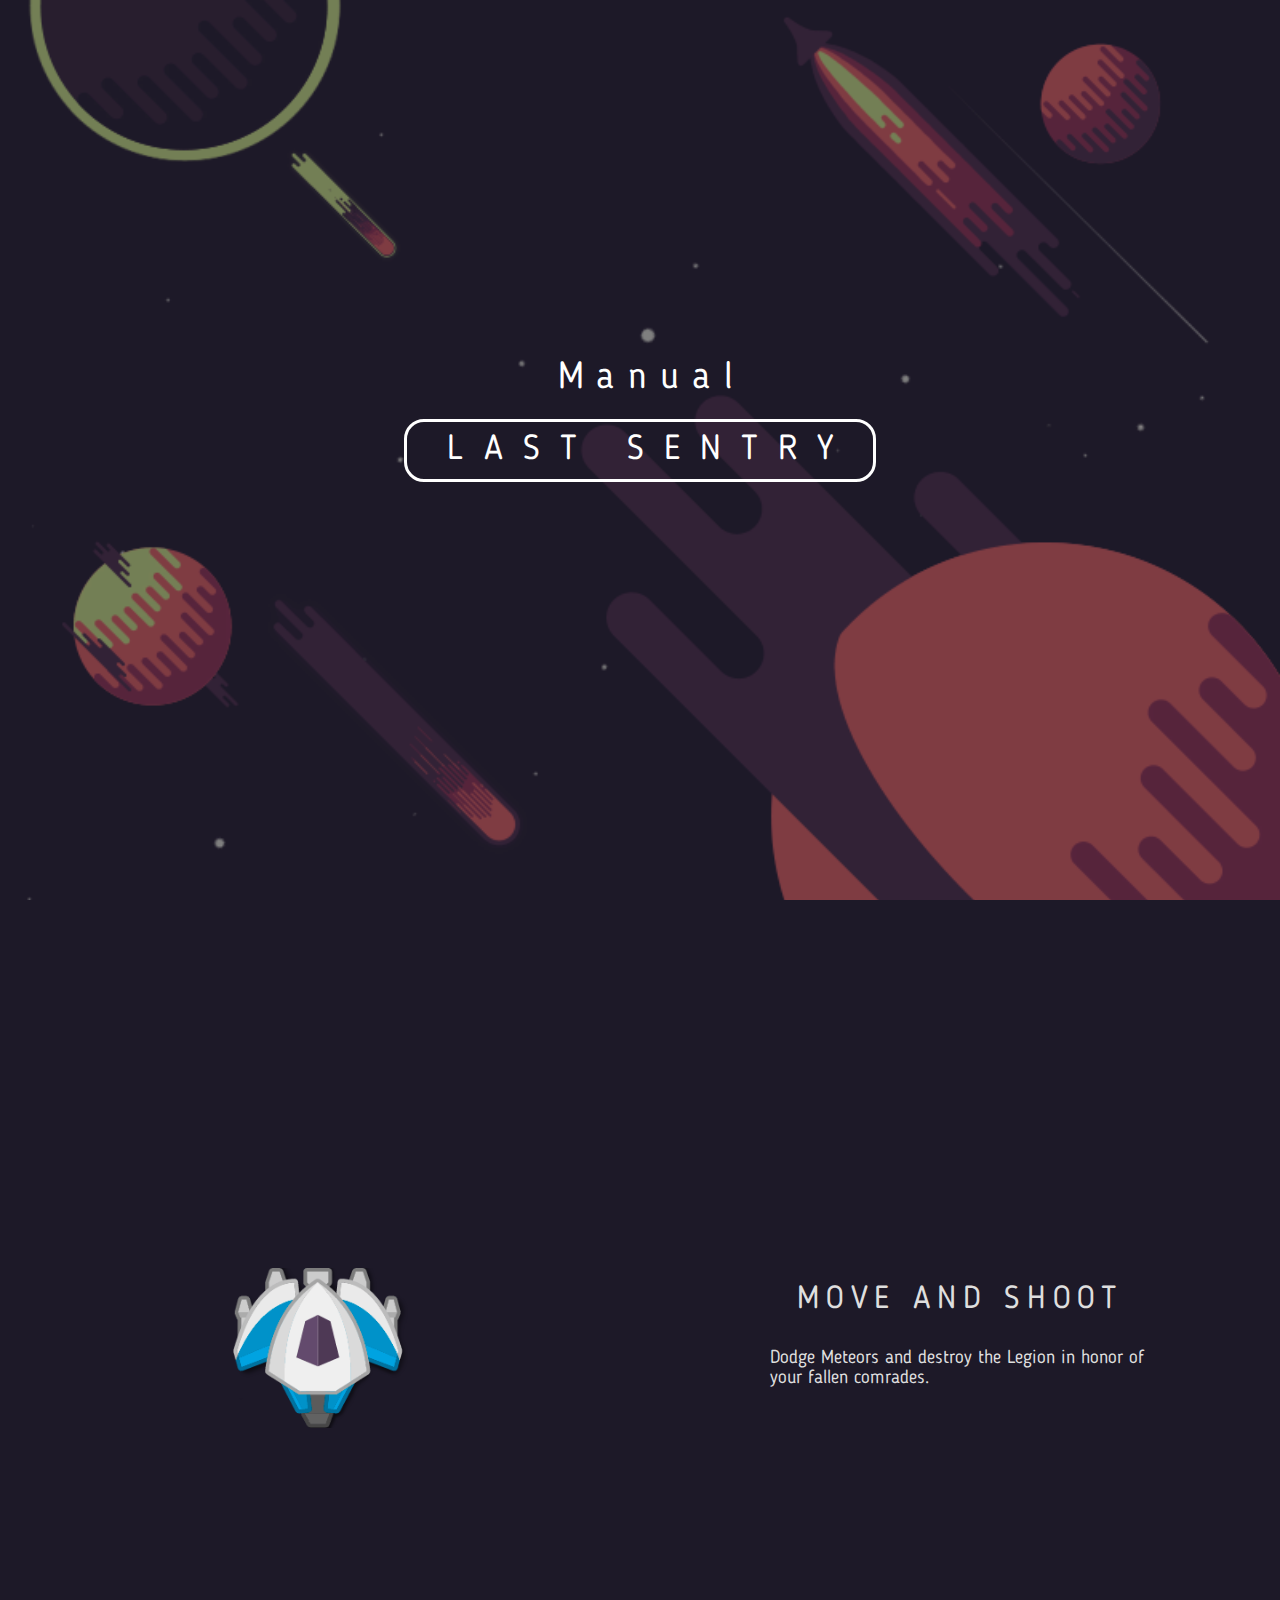
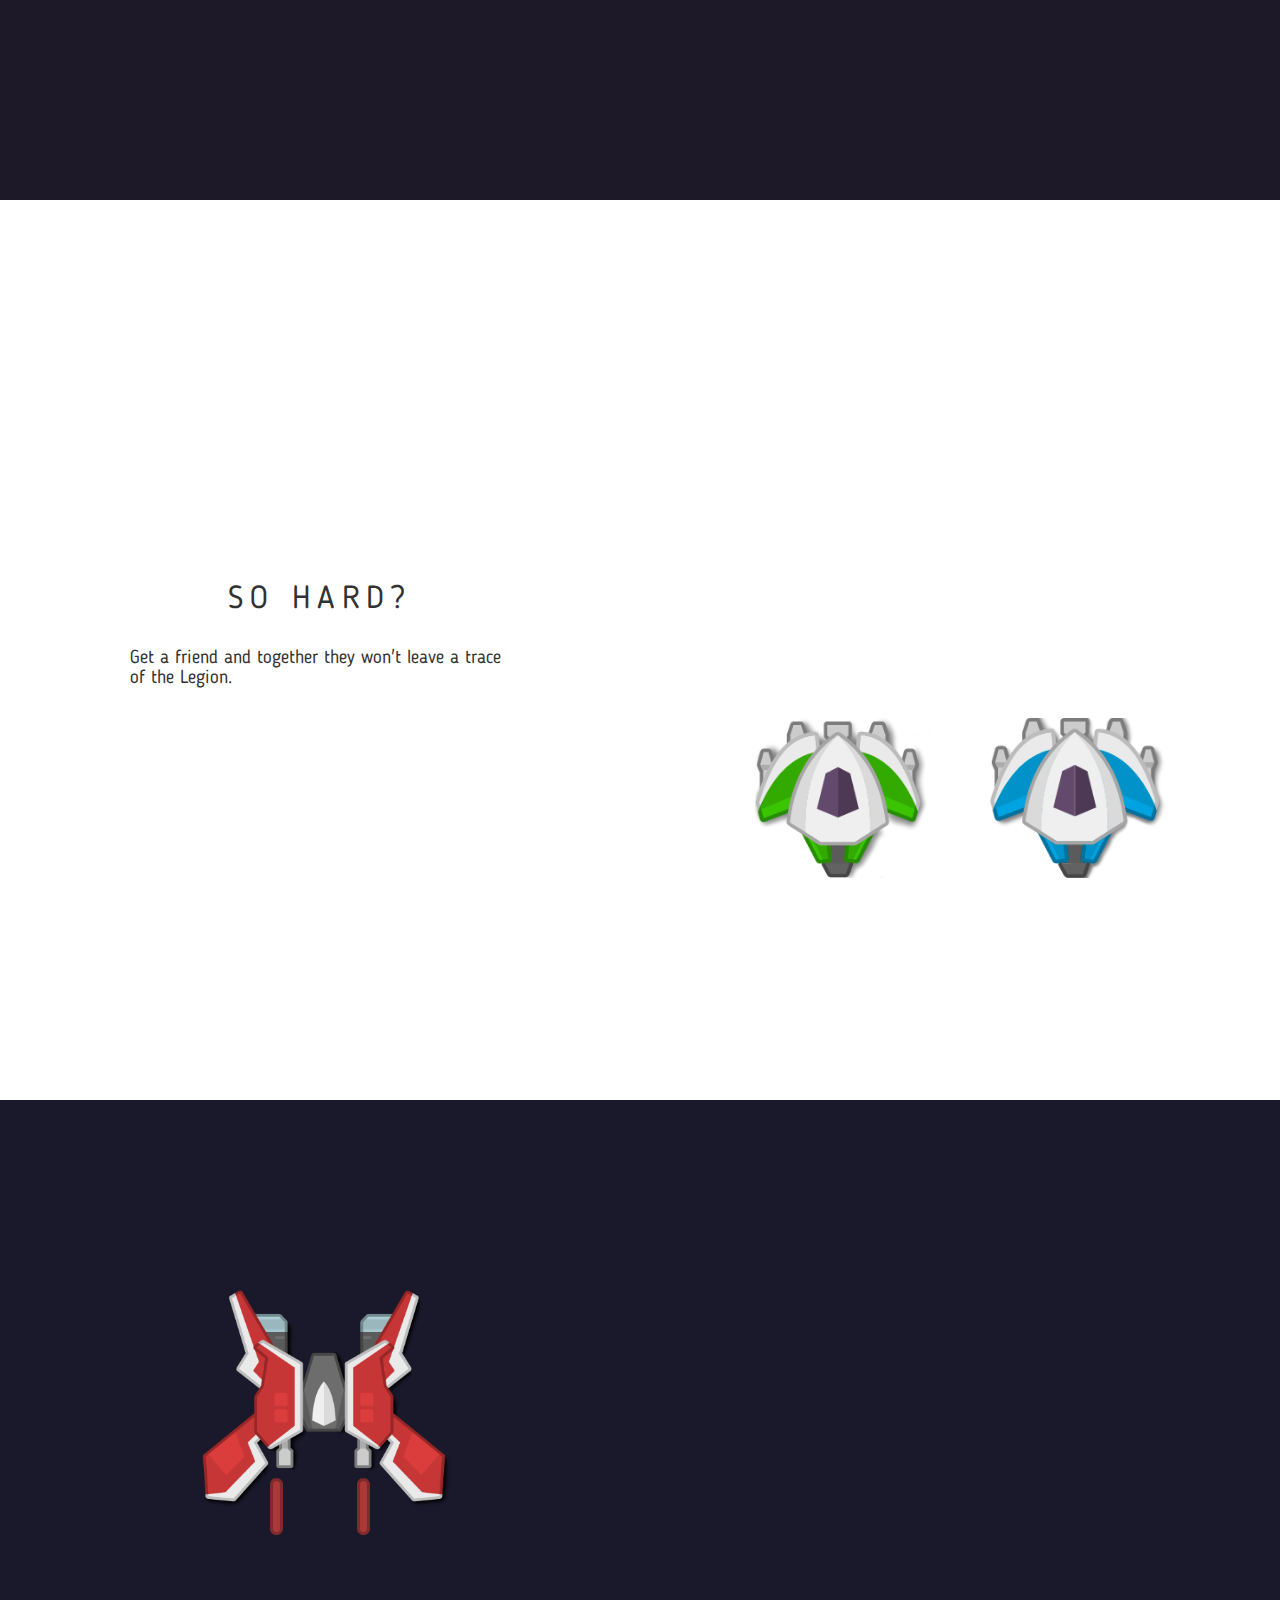
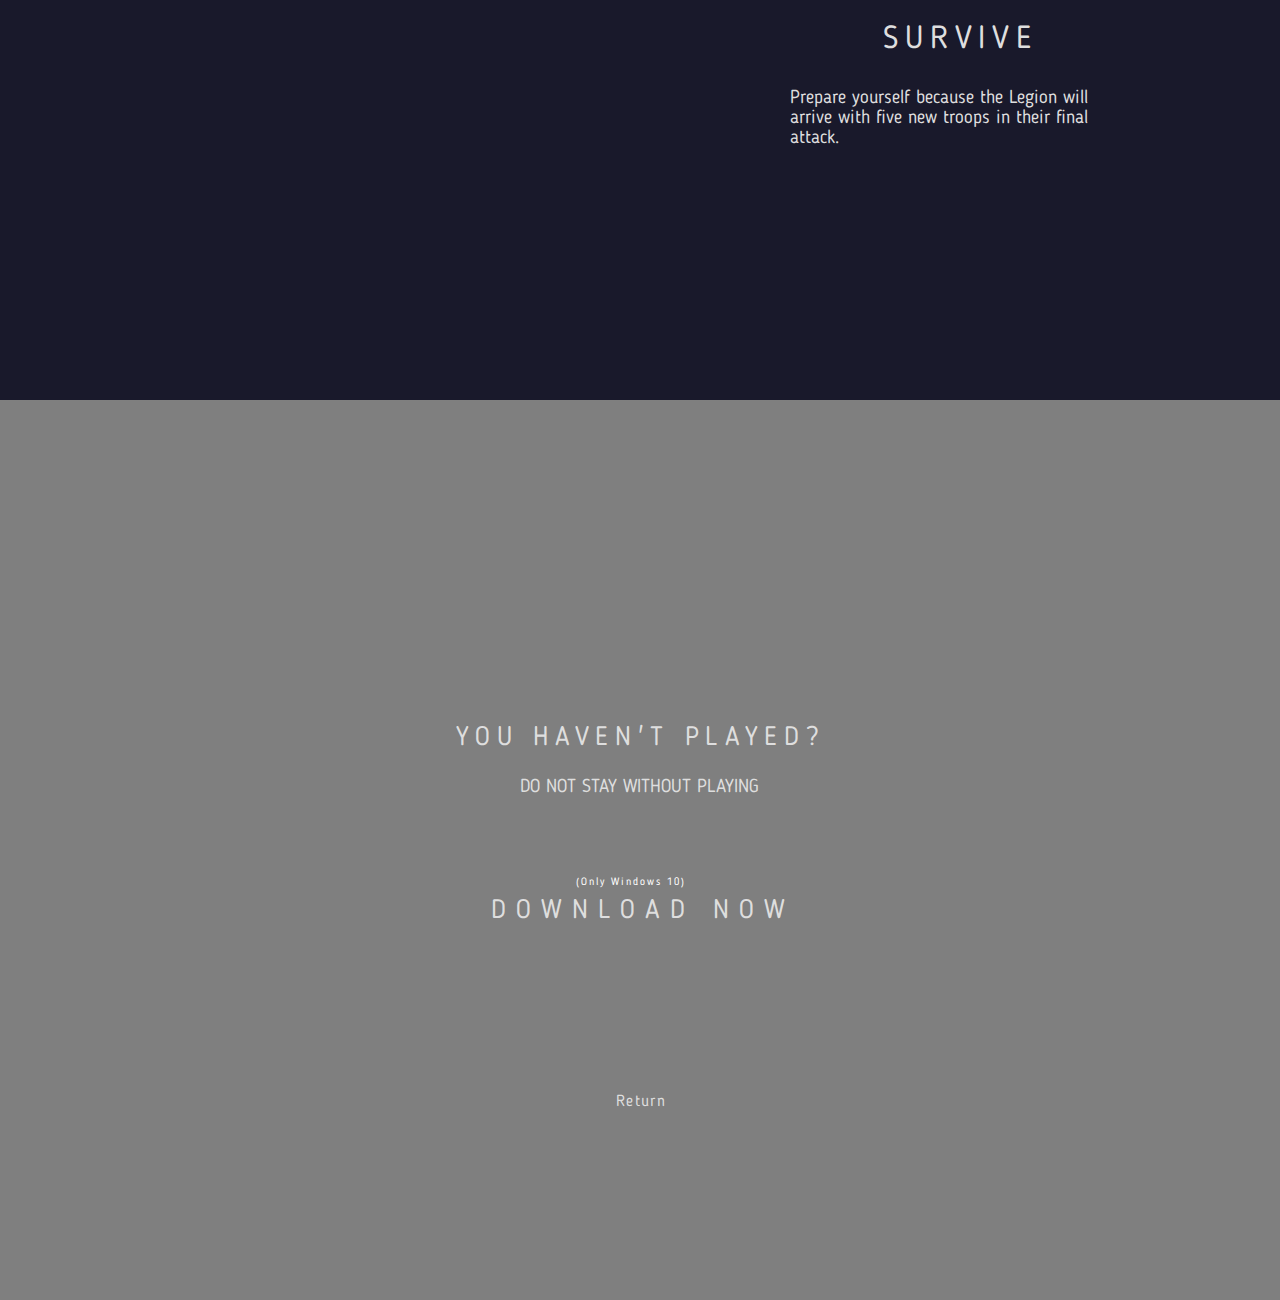
==== manual.html @ c0ec0064 "S1.8" ====
<!DOCTYPE html>
<html lang="en">
    <head>
        <!-- Metadatos -->
        <meta charset="UTF-8">
        <meta name="viewport" content="width=device-width, initial-scale=1.0">
        <meta http-equiv="X-UA-Compatible" content="ie=edge">
        <!-- Estilos -->
        <link rel="stylesheet" href="css/main.css">
        <link rel="stylesheet" href="css/manu.css">
        <!-- Título del sitio -->
        <title>Last Sentry - Official WebSite</title>
    </head>
    <body>
        <!-- Cuerpo del documento -->
        <main>
            <!-- Primer Sección -->
            <div id="divSec1">
                <div class="postSec">
                    <div>
                        <h1>LAST SENTRY</h1>
                    </div>
                </div>
            </div>
            <!-- Segunda Sección -->
            <div id="divSec2">
                <div class="static">
                    <div class="froCont">
                        <div id="imgSec2">
                            <img src="img/item6.png" alt="">
                        </div>
                    </div>
                    <div class="bacCont">
                        <div>
                            <h2>MOVE AND SHOOT</h2>
                            <p>Dodge Meteors and destroy the Legion in honor of your fallen comrades.</p>
                        </div>
                    </div>
                </div>
            </div>
            <!-- Segunda Sección -->
            <div id="divSec3">
                <div class="static">
                    <div class="froCont">
                        <div>
                            <h2>SO HARD?</h2>
                            <p>Get a friend and together they won't leave a trace of the Legion.</p>
                        </div>
                    </div>
                    <div class="bacCont">
                        <div id="imgSec3_1" class="float">
                            <img src="img/item7.png" alt="">
                        </div>
                        <div id="imgSec3_2" class="float">
                            <img src="img/item6.png" alt="">
                        </div>
                    </div>
                </div>
            </div>
            <!-- Segunda Sección -->
            <div id="divSec4">
                <div class="static">
                    <div class="froCont">
                        <div id="dinamicCont1" class="float">
                            <img src="img/item8.png" alt="">
                        </div>
                    </div>
                    <div class="bacCont">
                        <div id="dinamicCont2">
                            <h2>SURVIVE</h2>
                            <p>Prepare yourself because the Legion will arrive with five new troops in their final attack.</p>
                        </div>
                    </div>
                </div>
            </div>
            <!-- Quinta Sección -->
            <div id="divSec5" class="parallax">
                <div class="postSec">
                    <div>
                        <h2>YOU HAVEN'T PLAYED?</h2>
                        <p>DO NOT STAY WITHOUT PLAYING</p>
                        <div class="link">
                            <a href="#">DOWNLOAD NOW</a>
                        </div>
                        <div class="return">
                            <a href="index.html">Return</a>
                        </div>
                    </div>
                </div>
            </div>
        </main>
        <!-- Scripts -->
        <script src="https://code.jquery.com/jquery-2.2.4.min.js" integrity="sha256-BbhdlvQf/xTY9gja0Dq3HiwQF8LaCRTXxZKRutelT44=" crossorigin="anonymous"></script>
        <script src="js/main.js"></script>
        <script src="js/manu.js"></script>
    </body>
</html>
---- css/main.css ----
/* Fuentes */
@font-face {
   font-family: SpaceE;
   font-style: normal;
   font-weight: normal;
   src: url('BloggerSans.eot');
}

@font-face {
   font-family: SpaceN;
   font-style: normal;
   font-weight: normal;
   src: url('BloggerSans.otf');
}

/* Todo el documento */
*
{
    padding: 0px;
    margin: 0px;
}

html {
     height: 100%;
}

body {
     display: flex;
     justify-content: center;
     align-items: center;
}

main {
     max-width: 2160px;
     min-width: 800px;
     height: auto; width: 100%;
}

h2 {
    font-family: "SpaceE", "SpaceN", 'Lucida Sans', 'Lucida Sans Regular', 'Lucida Grande', 'Lucida Sans Unicode', Geneva, Verdana, sans-serif;
    font-size: 20pt;
    font-weight: normal;
    text-align: center;
    letter-spacing: 5pt;
    margin-right: 20px;
    margin-left: 20px;
}

p {
    font-family: "SpaceE", "SpaceN", 'Lucida Sans', 'Lucida Sans Regular', 'Lucida Grande', 'Lucida Sans Unicode', Geneva, Verdana, sans-serif;
    font-weight: normal;
}

a {
     font-family: "SpaceE", "SpaceN", 'Lucida Sans', 'Lucida Sans Regular', 'Lucida Grande', 'Lucida Sans Unicode', Geneva, Verdana, sans-serif;
     font-weight: normal;
     text-decoration: none;
     -webkit-transition: All 0.25s ease;
     -moz-transition: All 0.25s ease;
     -o-transition: All 0.25s ease;
     -webkit-transform: scale(1);
     -moz-transform: scale(1);
     -o-transform: scale(1);
}
---- css/manu.css ----
/* PreStyles */
@keyframes slidein {
    0%   {bottom:  25%; opacity: 0;}
    100% {bottom: 0; opacity: 1;}
}
@keyframes slidein2 {
    0%   {left: -100px;}
    50%  {left: 100px;}
    100% {left: -100px;}
}
@keyframes slidein3 {
    0%   {left: -200px; opacity: 0;}
    20%  { opacity: 1;}
    50%  { opacity: 1;}
    80%  { opacity: 1;}
    100% {left: 900px; opacity: 0;}
}
@keyframes slidein4 {
    0%   {left: 500px; opacity: 0;}
    20%  { opacity: 1;}
    80%  { opacity: 1;}
    100% { left: -1800px; opacity: 0; }
}
@keyframes shoot {
    0%   {top: 0; opacity: 0;}
    80%  {top: -200px; opacity: 1;}
    100% {top: -200px; opacity: 0;}
}
@keyframes shoot2 {
    0%   {top: 200px; opacity: 0;}
    80%  {top: 400px; opacity: 1;}
    100% {top: 400px; opacity: 0;}
}
h1 {
    font-family: "SpaceE", "SpaceN", 'Lucida Sans', 'Lucida Sans Regular', 'Lucida Grande', 'Lucida Sans Unicode', Geneva, Verdana, sans-serif;
    font-size: 26pt;
    font-weight: normal;
    border: 3px solid white;
    border-radius: 20px;
    letter-spacing: 15pt;
    display: inline-block;
    padding-left: 40px;
    padding-right: 20px;
    padding-top: 10px;
    padding-bottom: 10px;
    color: white;
}
h1:hover {
    cursor: default;
}
h1::after {
    content: "Manual";
    font-family: "SpaceE", "SpaceN", 'Lucida Sans', 'Lucida Sans Regular', 'Lucida Grande', 'Lucida Sans Unicode', Geneva, Verdana, sans-serif;
    font-size: 28pt;
    font-weight: normal;
    letter-spacing: 10pt;
    color: white;
    position: absolute;
    top: -45pt;
    left: 154px;
}
/* Estilos para parallax */
#divSec1, #divSec5 {
    max-width: 100%;
    min-width: 700px;
    width: 100%;
    height: 100vh;
    min-height: 600px;
    max-height: 1000px;
    background-attachment: fixed;
    background-position: top;
    background-repeat: no-repeat;
    background-size: cover;
    background-size: 100%;
}
#divSec1 {
    background-image: url('../img/bg2.gif');
}
#divSec5 {
    background-image: url('../img/bg1.gif');
}
#divSec1 .postSec div {
    position: relative;
    animation-name: slidein;
    animation-duration: 1s;
}
.postSec {
    width: 100%;
    height: 100%;
    background-color: rgba(0, 0, 0, 0.5);
}
#divSec1 .postSec, #divSec5 .postSec{
    display: flex;
    justify-content: center;
    align-items: center;
}
.link {
    box-sizing: border-box;
    list-style-type: none;
    overflow: hidden;
    margin: auto;
    width: 100%;
    text-align: center;
}
.link a {
    display: inline-block;
    font-family: "SpaceE", "SpaceN", 'Lucida Sans', 'Lucida Sans Regular', 'Lucida Grande', 'Lucida Sans Unicode', Geneva, Verdana, sans-serif;
    font-weight: normal;
    text-decoration: none;
    color: rgb(222,222,222);
    padding-bottom: 2.5px;
    padding-left: 5px;
    padding-right: 3px;
    margin-left: 40px;
    margin-right: 40px;
    margin-bottom: 10px;
    font-size: 12pt;
    letter-spacing: 1pt;
    border-bottom: 3px solid rgba(222,222,222,0);
    -webkit-transition: All 0.25s ease;
    -moz-transition: All 0.25s ease;
    -o-transition: All 0.25s ease;
    -webkit-transform: scale(1);
    -moz-transform: scale(1);
    -o-transform: scale(1);
}
.link a:hover {
    border-bottom: 3px solid rgb(222,222,222);
    border-radius: 3px;
    -webkit-transition: All 0.75s ease;
    -moz-transition: All 0.75s ease;
    -o-transition: All 0.75s ease;
    -webkit-transform: scale(1.25);
    -moz-transform: scale(1.25);
    -o-transform: scale(1.25);
}
#divSec2, #divSec3, #divSec4 {
    width: 100%;
    height: 100vh;
    max-width: 100%;
    min-height: 600px;
    max-height: 1000px;
}
/* Basicos */
.static {
    width: 100%;
    height: 100%;
}
.static .froCont {
    float: left;
    width: 50%;
    height: 100%;
    display: flex;
    align-items: center;
    justify-content: center;
}
.static .bacCont {
    float: left;
    width: 50%;
    height: 100%;
    display: flex;
    align-items: center;
    justify-content: center;
}
/* Estilos para captura 2 */
#divSec2 {
    background-color: rgb(29,25,40);
    color: rgb(222, 222, 222);
}
#divSec2 img {
    width: 175px;
    position: relative;
    animation-name: slidein2;
    animation-duration: 2.5s;
    animation-iteration-count: infinite;
}
#divSec2 h2 {
    font-size: 24pt;
}
#divSec2 p {
    font-size: 14pt;
    margin: 30px;
    padding-left: 100px;
    padding-right: 100px;
}
#divSec2 #imgSec2 {
    position: relative;
}
#divSec2 #imgSec2::before {
    opacity: 0;
    position: relative;
    animation-name: slidein3;
    animation-duration: 3s;
    animation-delay: 1.5s;
    animation-iteration-count: infinite;
    display: block;
    content: url('../img/item3.png');
    left: -200px;
    right: 0;
    bottom: 0;
    top: 250px;
    position: absolute;
    z-index: 1;
}
#divSec2 #imgSec2::after {
    opacity: 0;
    position: relative;
    animation-name: slidein3;
    animation-duration: 3s;
    animation-iteration-count: infinite;
    display: block;
    content: url('../img/item4.png');
    left: -200px;
    right: 0;
    bottom: 0;
    top: -200px;
    position: absolute;
    z-index: 1;
}
/* Estilos para captura 3 */
#divSec3 {
    background-color: rgb(255, 255, 255);
    color: rgb(50, 50, 50);
}
#divSec3 img {
    width: 175px;
    margin: 30px;
}
#divSec3 #imgSec3_1 {
    position: relative;
    bottom: -150px;
}
#divSec3 #imgSec3_2 {
    position: relative;
    bottom: -150px;
}
#divSec3 #imgSec3_1::before {
    opacity: 0;
    position: relative;
    animation-name: shoot;
    animation-duration: 1s;
    animation-iteration-count: infinite;
    display: block;
    content: url('../img/item2.png');
    left: 154px;
    right: 0;
    bottom: 0;
    top: 0px;
    position: absolute;
    z-index: 1;
}
#divSec3 #imgSec3_1::after {
    opacity: 0;
    position: relative;
    animation-name: shoot;
    animation-duration: 1s;
    animation-iteration-count: infinite;
    display: block;
    content: url('../img/item2.png');
    left: 68px;
    right: 0;
    bottom: 0;
    top: 0px;
    position: absolute;
    z-index: 1;
}
#divSec3 #imgSec3_2::before {
    opacity: 0;
    position: relative;
    animation-name: shoot;
    animation-duration: 1s;
    animation-iteration-count: infinite;
    animation-delay: 0.5s;
    display: block;
    content: url('../img/item1.png');
    left: 154px;
    right: 0;
    bottom: 0;
    top: 0px;
    position: absolute;
    z-index: 1;
}
#divSec3 #imgSec3_2::after {
    opacity: 0;
    position: relative;
    animation-name: shoot;
    animation-duration: 1s;
    animation-iteration-count: infinite;
    animation-delay: 0.5s;
    display: block;
    content: url('../img/item1.png');
    left: 68px;
    right: 0;
    bottom: 0;
    top: 0px;
    position: absolute;
    z-index: 1;
}
#divSec3 h2 {
    font-size: 24pt;
}
#divSec3 p {
    font-size: 14pt;
    margin: 30px;
    padding-left: 100px;
    padding-right: 100px;
}
/* Estilos para captura 4 */
#divSec4 {
    background-color: rgb(25, 25, 43);
    color: rgb(222, 222, 222);
}
#divSec4 h2 {
    font-size: 24pt;
}
#divSec4 h2::after {
    opacity: 0;
    position: relative;
    animation-name: slidein4;
    animation-duration: 3s;
    animation-iteration-count: infinite;
    display: block;
    content: url('../img/item4.png');
    left: -500px;
    right: 0;
    bottom: 0;
    top: 100px;
    position: absolute;
    z-index: -0.9;
}
#divSec4 h2::before {
    opacity: 0;
    position: relative;
    animation-name: slidein4;
    animation-duration: 3s;
    animation-delay: 1.5s;
    animation-iteration-count: infinite;
    display: block;
    content: url('../img/item3.png');
    left: -500px;
    right: 0;
    bottom: 0;
    top: -300px;
    position: absolute;
    z-index: -0.9;
}
#divSec4 p {
    font-size: 14pt;
    margin: 30px;
    padding-left: 120px;
    padding-right: 120px;
}
#divSec4 #dinamicCont1 {
    position: relative;
    z-index: 1;
    bottom: 150px;
}
#divSec4 #dinamicCont2 {
    position: relative;
    top: 150px;
}
#divSec4 #dinamicCont1 img {
    width: 272px;
    height: 240px;
}
#divSec4 #dinamicCont1::after {
    opacity: 1;
    position: relative;
    animation-name: shoot2;
    animation-duration: 0.75s;
    animation-iteration-count: infinite;
    display: block;
    content: url('../img/item9.png');
    left: 86px;
    right: 0;
    bottom: 0;
    top: 200px;
    position: absolute;
    z-index: -0.9;
}
#divSec4 #dinamicCont1::before {
    opacity: 1;
    position: relative;
    animation-name: shoot2;
    animation-duration: 0.75s;
    animation-iteration-count: infinite;
    display: block;
    content: url('../img/item9.png');
    left: 173px;
    right: 0;
    bottom: 0;
    top: 200px;
    position: absolute;
    z-index: -0.9;
}
/* Estilos para captura 5 */
#divSec5 h2 {
    padding-bottom: 25px;
    color: rgb(222,222,222);
}
#divSec5 p {
    font-size: 14pt;
    text-align: center;
    color: rgb(222,222,222);
}
#divSec5 .link a {
    background-color: rgba(32,32,32,0);
    margin-top: 100px;
    padding-left: 10px;
    font-size: 20pt;
    letter-spacing: 10px;
    border-radius: 3px;
    border-bottom: 3px solid rgba(222,222,222,0);
}
#divSec5 .link a:hover {
    border-bottom: 3px solid rgb(222,222,222);
}
#divSec5 .link a::after {
    content: "(Only Windows 10)";
    font-family: "SpaceE", "SpaceN", 'Lucida Sans', 'Lucida Sans Regular', 'Lucida Grande', 'Lucida Sans Unicode', Geneva, Verdana, sans-serif;
    font-size: 8pt;
    font-weight: normal;
    letter-spacing: 2px;
    color: white;
    position: absolute;
    top: -20px;
    left: 95px;
}
.return {
    box-sizing: border-box;
    list-style-type: none;
    overflow: hidden;
    margin: auto;
    text-align: center;
    position: relative;
    top: 150px;
}
.return a {
    display: inline-block;
    font-family: "SpaceE", "SpaceN", 'Lucida Sans', 'Lucida Sans Regular', 'Lucida Grande', 'Lucida Sans Unicode', Geneva, Verdana, sans-serif;
    font-weight: normal;
    text-decoration: none;
    color: rgb(222,222,222);
    padding-bottom: 2.5px;
    padding-left: 5px;
    padding-right: 3px;
    margin-left: 40px;
    margin-right: 40px;
    margin-bottom: 10px;
    font-size: 12pt;
    letter-spacing: 1pt;
    border: 3px solid rgba(222,222,222, 0);
    border-radius: 3px;
    -webkit-transition: All 0.25s ease;
    -moz-transition: All 0.25s ease;
    -o-transition: All 0.25s ease;
    -webkit-transform: scale(1);
    -moz-transform: scale(1);
    -o-transform: scale(1);
}
.return a:hover {
    border: 3px solid rgb(222,222,222);
    -webkit-transition: All 0.75s ease;
    -moz-transition: All 0.75s ease;
    -o-transition: All 0.75s ease;
}
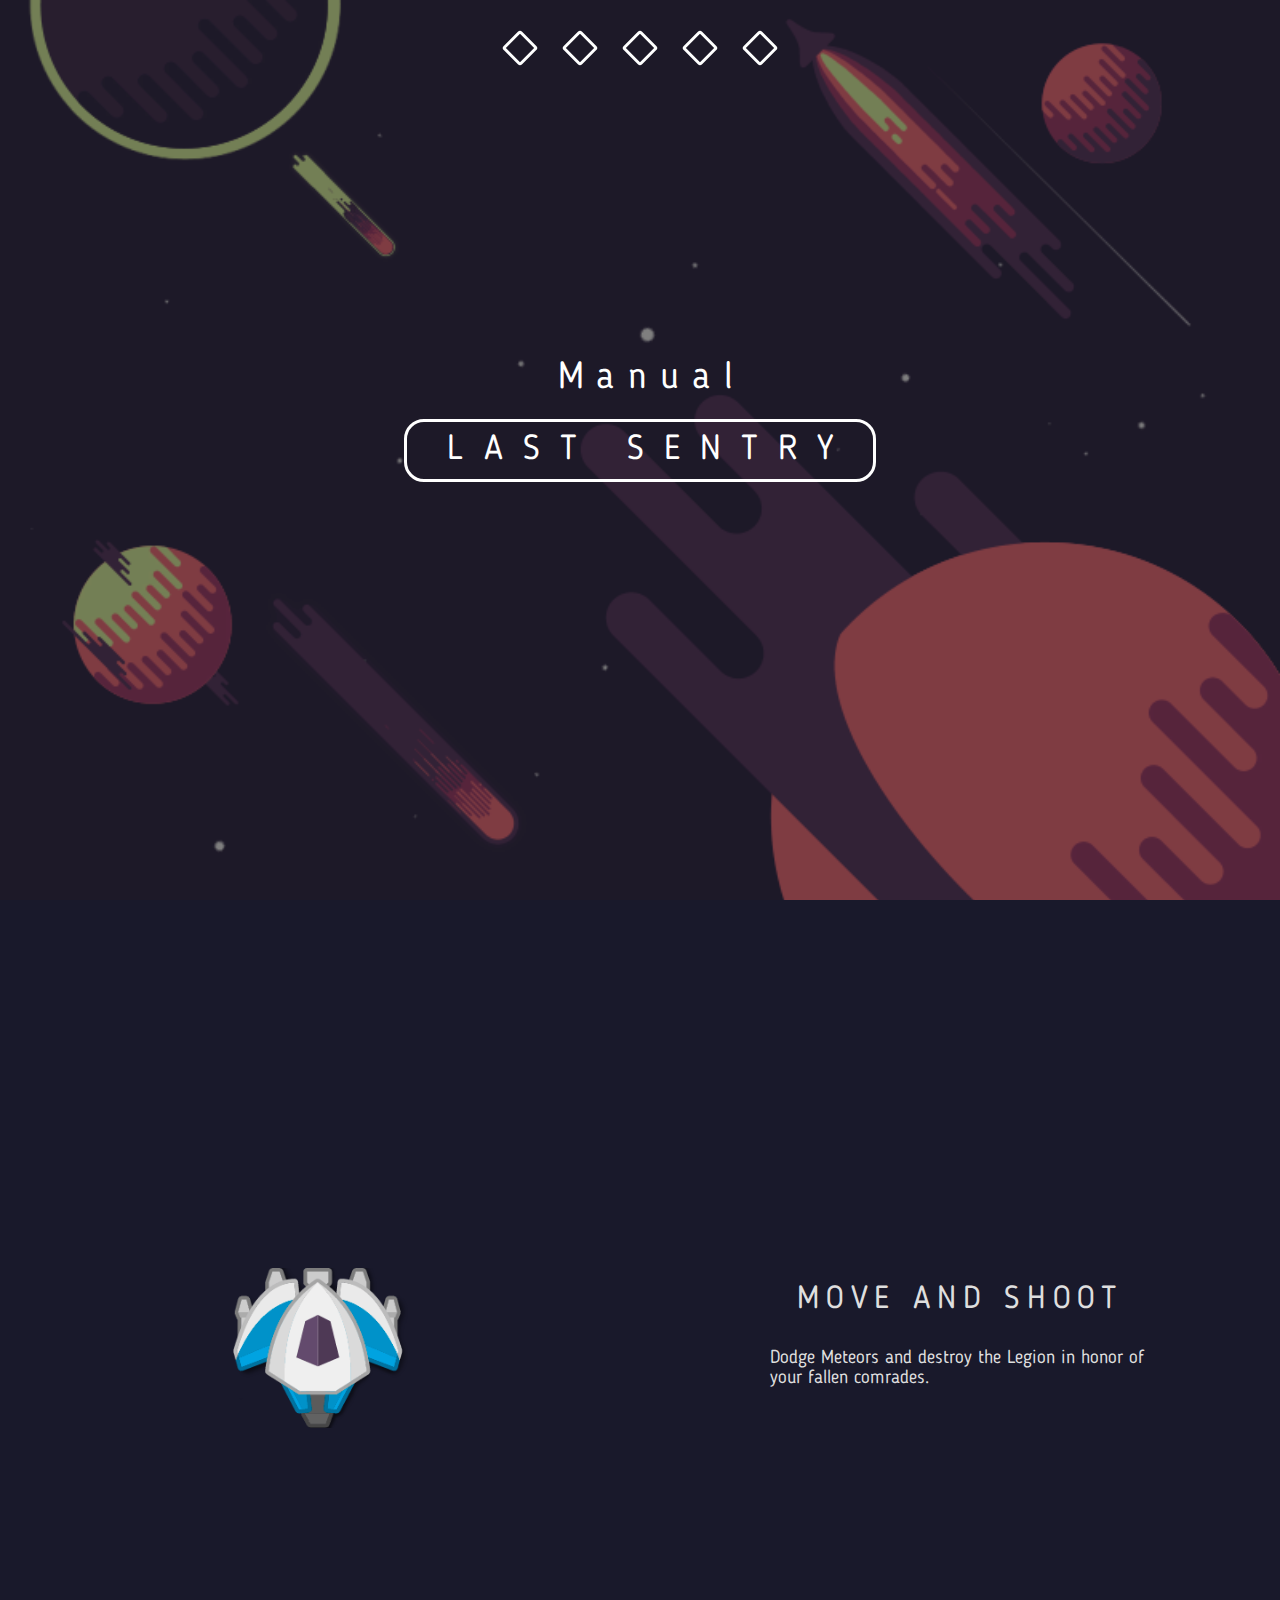
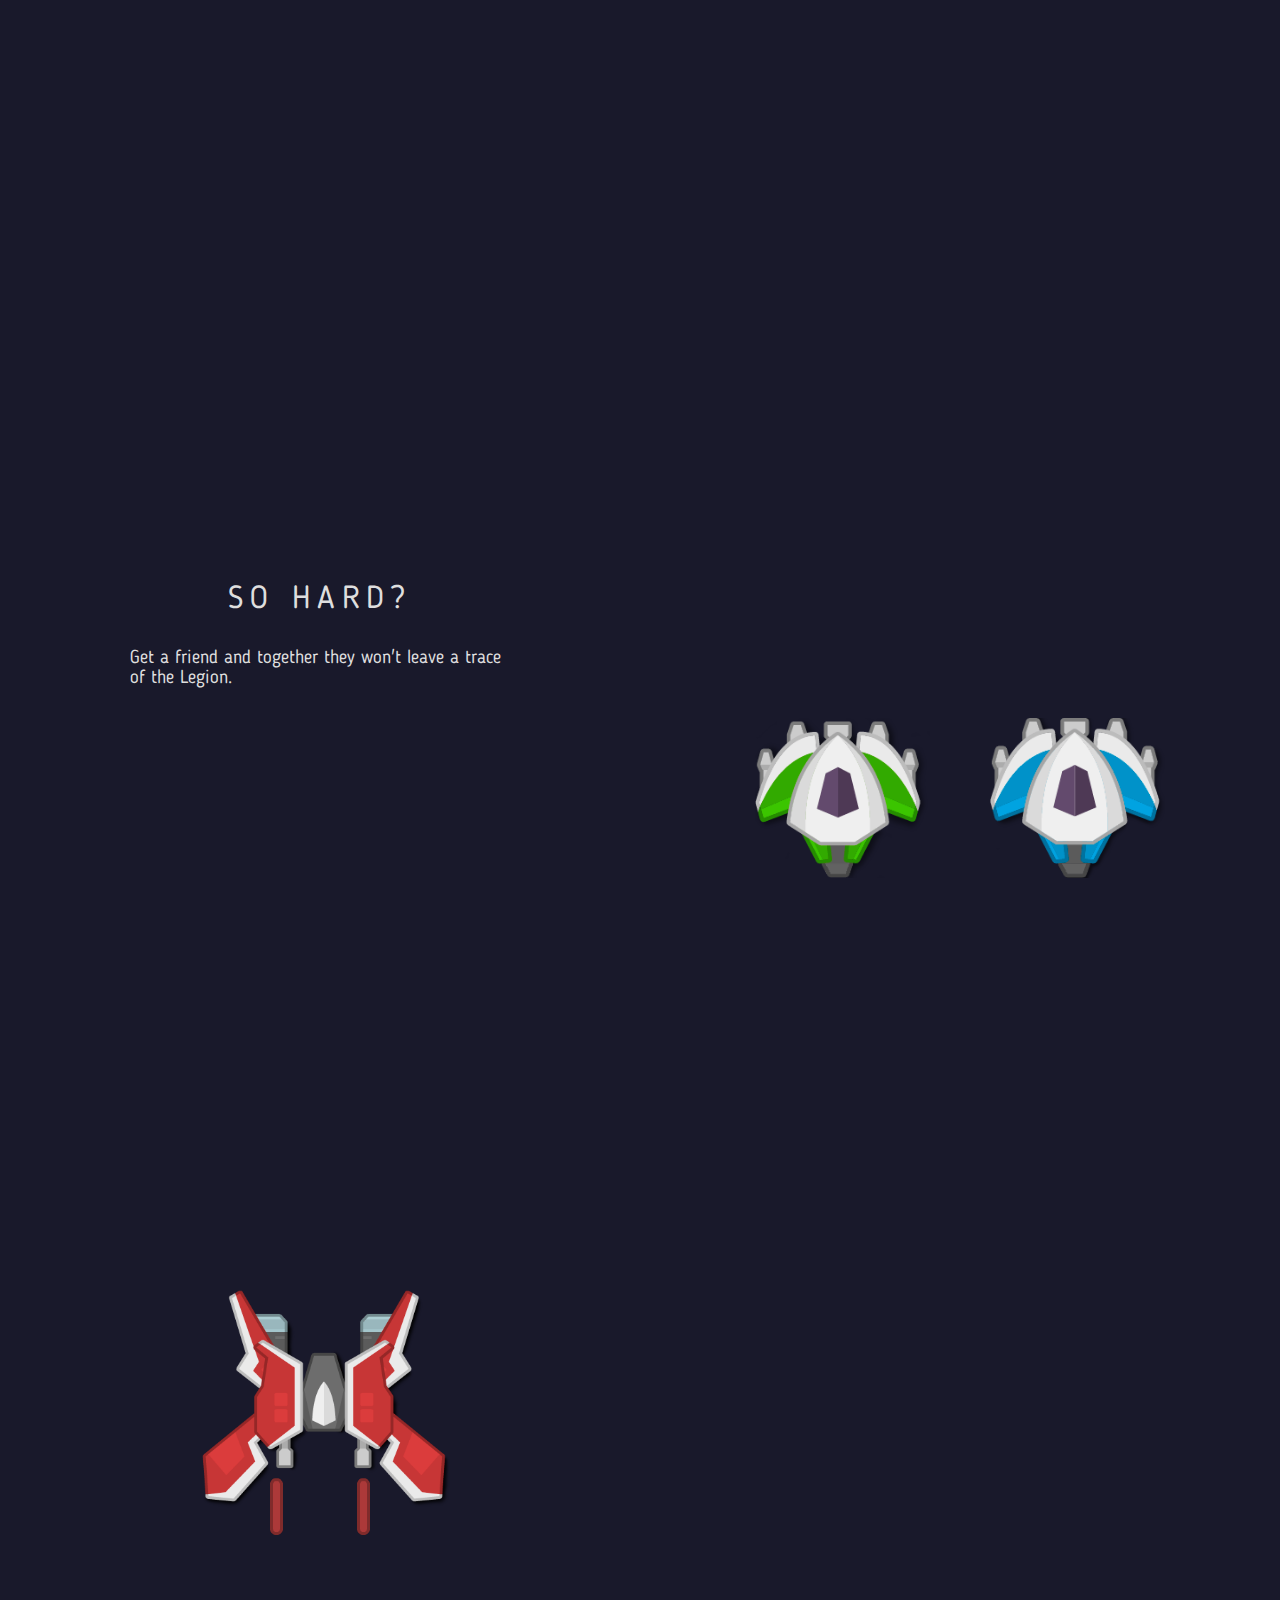
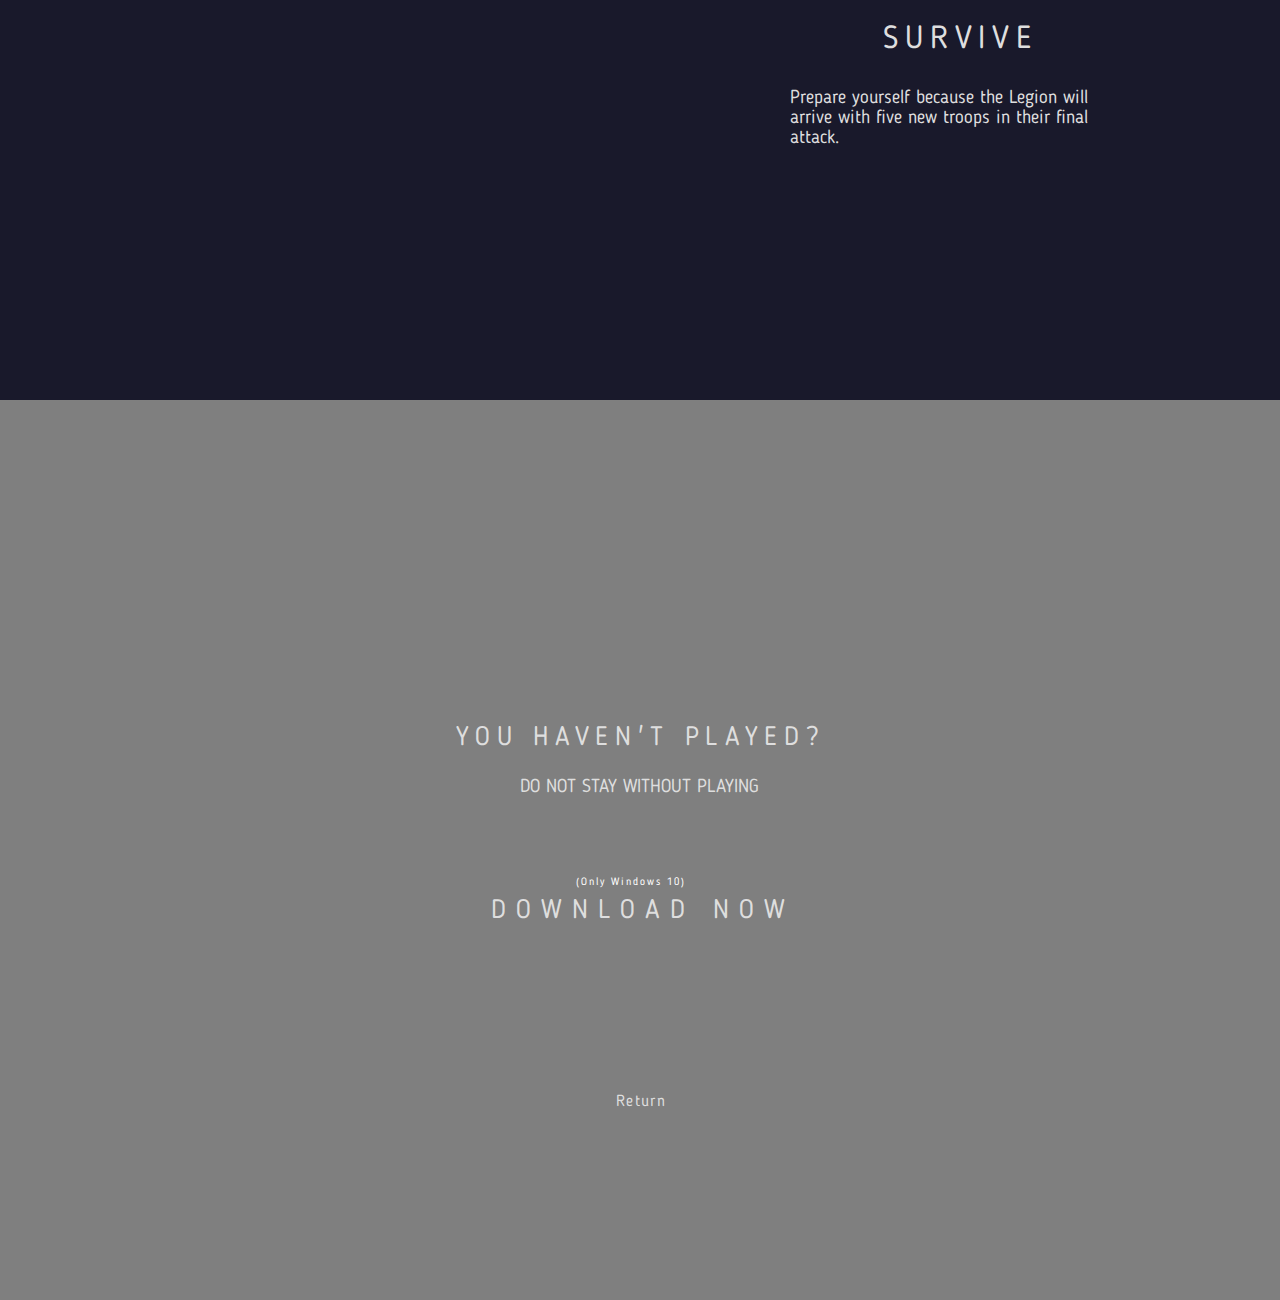
==== commit 7e2bd3e8: "S1.9" ====
--- a/manual.html
+++ b/manual.html
@@ -9,13 +9,20 @@
         <link rel="stylesheet" href="css/main.css">
         <link rel="stylesheet" href="css/manu.css">
         <!-- Título del sitio -->
-        <title>Last Sentry - Official WebSite</title>
+        <title>Last Sentry - Game Manual</title>
     </head>
     <body>
+        <header>
+            <a id="linkSec1" href="#divSec1"></a>
+            <a id="linkSec2" href="#divSec2"></a>
+            <a id="linkSec3" href="#divSec3"></a>
+            <a id="linkSec4" href="#divSec4"></a>
+            <a id="linkSec5" href="#divSec5"></a>
+        </header>
         <!-- Cuerpo del documento -->
         <main>
             <!-- Primer Sección -->
-            <div id="divSec1">
+            <div id="divSec1"  class="parallax">
                 <div class="postSec">
                     <div>
                         <h1>LAST SENTRY</h1>
--- a/css/main.css
+++ b/css/main.css
@@ -13,27 +13,91 @@
    src: url('BloggerSans.otf');
 }
 
+/* Animaciones */
+@keyframes slidein {
+    0%   {bottom:  25%; opacity: 0;}
+    100% {bottom: 0; opacity: 1;}
+}
+
+@keyframes slidein2 {
+    0%   {left: -100px;}
+    50%  {left: 100px;}
+    100% {left: -100px;}
+}
+
+@keyframes slidein3 {
+    0%   {left: -200px; opacity: 0;}
+    20%  { opacity: 1;}
+    50%  { opacity: 1;}
+    80%  { opacity: 1;}
+    100% {left: 900px; opacity: 0;}
+}
+
+@keyframes slidein4 {
+    0%   {left: 500px; opacity: 0;}
+    20%  { opacity: 1;}
+    80%  { opacity: 1;}
+    100% { left: -1800px; opacity: 0; }
+}
+
+@keyframes slidein5 {
+    0%   {top:  25%; opacity: 0;}
+    100% {top: 20px; opacity: 1;}
+}
+
+@keyframes shoot {
+    0%   {top: 0; opacity: 0;}
+    80%  {top: -200px; opacity: 1;}
+    100% {top: -200px; opacity: 0;}
+}
+
+@keyframes shoot2 {
+    0%   {top: 200px; opacity: 0;}
+    80%  {top: 400px; opacity: 1;}
+    100% {top: 400px; opacity: 0;}
+}
+
 /* Todo el documento */
 *
 {
     padding: 0px;
     margin: 0px;
+    
 }
 
 html {
-     height: 100%;
+    height: 100%;
 }
 
 body {
-     display: flex;
-     justify-content: center;
-     align-items: center;
+    display: flex;
+    justify-content: center;
+    align-items: center;
 }
 
 main {
-     max-width: 2160px;
-     min-width: 800px;
-     height: auto; width: 100%;
+    max-width: 2160px;
+    min-width: 800px;
+    height: auto; width: 100%;
+}
+
+h1 {
+    font-family: "SpaceE", "SpaceN", 'Lucida Sans', 'Lucida Sans Regular', 'Lucida Grande', 'Lucida Sans Unicode', Geneva, Verdana, sans-serif;
+    font-size: 26pt;
+    font-weight: normal;
+    border: 3px solid white;
+    border-radius: 20px;
+    letter-spacing: 15pt;
+    display: inline-block;
+    padding-left: 40px;
+    padding-right: 20px;
+    padding-top: 10px;
+    padding-bottom: 10px;
+    color: white;
+}
+
+h1:hover {
+    cursor: default;
 }
 
 h2 {
@@ -52,13 +116,67 @@
 }
 
 a {
-     font-family: "SpaceE", "SpaceN", 'Lucida Sans', 'Lucida Sans Regular', 'Lucida Grande', 'Lucida Sans Unicode', Geneva, Verdana, sans-serif;
-     font-weight: normal;
-     text-decoration: none;
-     -webkit-transition: All 0.25s ease;
-     -moz-transition: All 0.25s ease;
-     -o-transition: All 0.25s ease;
-     -webkit-transform: scale(1);
-     -moz-transform: scale(1);
-     -o-transform: scale(1);
+    font-family: "SpaceE", "SpaceN", 'Lucida Sans', 'Lucida Sans Regular', 'Lucida Grande', 'Lucida Sans Unicode', Geneva, Verdana, sans-serif;
+    font-weight: normal;
+    text-decoration: none;
+    -webkit-transition: All 0.25s ease;
+    -moz-transition: All 0.25s ease;
+    -o-transition: All 0.25s ease;
+    transition: All 0.25s ease;
+    -webkit-transform: scale(1);
+    -moz-transform: scale(1);
+    -o-transform: scale(1);
+    transform: scale(1);
 }
+
+/* Coincidencias */
+#divSec1 .postSec div {
+    position: relative;
+    animation-name: slidein;
+    animation-duration: 1s;
+}
+
+.postSec {
+    width: 100%;
+    height: 100%;
+    background-color: rgba(0, 0, 0, 0.5);
+}
+
+.link {
+    box-sizing: border-box;
+    list-style-type: none;
+    overflow: hidden;
+    margin: auto;
+    width: 100%;
+    text-align: center;
+}
+
+.link a {
+    display: inline-block;
+    font-family: "SpaceE", "SpaceN", 'Lucida Sans', 'Lucida Sans Regular', 'Lucida Grande', 'Lucida Sans Unicode', Geneva, Verdana, sans-serif;
+    font-weight: normal;
+    text-decoration: none;
+    color: rgb(222,222,222);
+    padding-bottom: 2.5px;
+    padding-left: 5px;
+    padding-right: 3px;
+    margin-left: 40px;
+    margin-right: 40px;
+    margin-bottom: 10px;
+    font-size: 12pt;
+    letter-spacing: 1pt;
+    border-bottom: 3px solid rgba(222,222,222,0);
+}
+
+.link a:hover {
+    border-bottom: 3px solid rgb(222,222,222);
+    border-radius: 3px;
+    -webkit-transition: All 0.75s ease;
+    -moz-transition: All 0.75s ease;
+    -o-transition: All 0.75s ease;
+    transition: All 0.75s ease;
+    -webkit-transform: scale(1.25);
+    -moz-transform: scale(1.25);
+    -o-transform: scale(1.25);
+    transform: scale(1.25);
+}--- a/css/manu.css
+++ b/css/manu.css
@@ -1,64 +1,62 @@
-/* PreStyles */
-@keyframes slidein {
-    0%   {bottom:  25%; opacity: 0;}
-    100% {bottom: 0; opacity: 1;}
-}
-@keyframes slidein2 {
-    0%   {left: -100px;}
-    50%  {left: 100px;}
-    100% {left: -100px;}
-}
-@keyframes slidein3 {
-    0%   {left: -200px; opacity: 0;}
-    20%  { opacity: 1;}
-    50%  { opacity: 1;}
-    80%  { opacity: 1;}
-    100% {left: 900px; opacity: 0;}
-}
-@keyframes slidein4 {
-    0%   {left: 500px; opacity: 0;}
-    20%  { opacity: 1;}
-    80%  { opacity: 1;}
-    100% { left: -1800px; opacity: 0; }
-}
-@keyframes shoot {
-    0%   {top: 0; opacity: 0;}
-    80%  {top: -200px; opacity: 1;}
-    100% {top: -200px; opacity: 0;}
-}
-@keyframes shoot2 {
-    0%   {top: 200px; opacity: 0;}
-    80%  {top: 400px; opacity: 1;}
-    100% {top: 400px; opacity: 0;}
-}
-h1 {
+/* Coincidencias */
+#divSec2 p, #divSec3 p, #divSec4 p {
+    font-size: 14pt;
+    margin: 30px;
+    padding-left: 100px;
+    padding-right: 100px;
+}
+
+#divSec2 h2, #divSec3 h2, #divSec4 h2 {
+    font-size: 24pt;
+}
+
+h1::after, #divSec5 .link a::after {
     font-family: "SpaceE", "SpaceN", 'Lucida Sans', 'Lucida Sans Regular', 'Lucida Grande', 'Lucida Sans Unicode', Geneva, Verdana, sans-serif;
-    font-size: 26pt;
     font-weight: normal;
-    border: 3px solid white;
-    border-radius: 20px;
-    letter-spacing: 15pt;
-    display: inline-block;
-    padding-left: 40px;
-    padding-right: 20px;
-    padding-top: 10px;
-    padding-bottom: 10px;
     color: white;
-}
-h1:hover {
-    cursor: default;
-}
+    position: absolute;
+}
+
 h1::after {
     content: "Manual";
-    font-family: "SpaceE", "SpaceN", 'Lucida Sans', 'Lucida Sans Regular', 'Lucida Grande', 'Lucida Sans Unicode', Geneva, Verdana, sans-serif;
     font-size: 28pt;
-    font-weight: normal;
     letter-spacing: 10pt;
-    color: white;
-    position: absolute;
     top: -45pt;
     left: 154px;
 }
+
+header {
+    position: fixed;
+    top: 20px;
+    animation-name: slidein5;
+    animation-duration: 1.25s;
+    z-index: 2;
+}
+
+header a {
+    display: inline-block;
+    width: 20px;
+    height: 20px;
+    background-color: transparent;
+    border: 3px solid white;
+    border-radius: 3px;
+    margin: 15px;
+    transform: rotateZ(45deg);
+}
+
+header a:hover {
+    border-radius: 15px;
+    -webkit-transition: All 0.75s ease;
+    -moz-transition: All 0.75s ease;
+    -o-transition: All 0.75s ease;
+    transition: All 0.75s ease;
+    -webkit-transform: scale(1.2) rotateZ(45deg);
+    -moz-transform: scale(1.2) rotateZ(45deg);
+    -o-transform: scale(1.2) rotateZ(45deg);
+    transform: scale(1.2) rotateZ(45deg);
+}
+
+
 /* Estilos para parallax */
 #divSec1, #divSec5 {
     max-width: 100%;
@@ -73,67 +71,21 @@
     background-size: cover;
     background-size: 100%;
 }
+
 #divSec1 {
     background-image: url('../img/bg2.gif');
 }
+
 #divSec5 {
     background-image: url('../img/bg1.gif');
 }
-#divSec1 .postSec div {
-    position: relative;
-    animation-name: slidein;
-    animation-duration: 1s;
-}
-.postSec {
-    width: 100%;
-    height: 100%;
-    background-color: rgba(0, 0, 0, 0.5);
-}
+
 #divSec1 .postSec, #divSec5 .postSec{
     display: flex;
     justify-content: center;
     align-items: center;
 }
-.link {
-    box-sizing: border-box;
-    list-style-type: none;
-    overflow: hidden;
-    margin: auto;
-    width: 100%;
-    text-align: center;
-}
-.link a {
-    display: inline-block;
-    font-family: "SpaceE", "SpaceN", 'Lucida Sans', 'Lucida Sans Regular', 'Lucida Grande', 'Lucida Sans Unicode', Geneva, Verdana, sans-serif;
-    font-weight: normal;
-    text-decoration: none;
-    color: rgb(222,222,222);
-    padding-bottom: 2.5px;
-    padding-left: 5px;
-    padding-right: 3px;
-    margin-left: 40px;
-    margin-right: 40px;
-    margin-bottom: 10px;
-    font-size: 12pt;
-    letter-spacing: 1pt;
-    border-bottom: 3px solid rgba(222,222,222,0);
-    -webkit-transition: All 0.25s ease;
-    -moz-transition: All 0.25s ease;
-    -o-transition: All 0.25s ease;
-    -webkit-transform: scale(1);
-    -moz-transform: scale(1);
-    -o-transform: scale(1);
-}
-.link a:hover {
-    border-bottom: 3px solid rgb(222,222,222);
-    border-radius: 3px;
-    -webkit-transition: All 0.75s ease;
-    -moz-transition: All 0.75s ease;
-    -o-transition: All 0.75s ease;
-    -webkit-transform: scale(1.25);
-    -moz-transform: scale(1.25);
-    -o-transform: scale(1.25);
-}
+
 #divSec2, #divSec3, #divSec4 {
     width: 100%;
     height: 100vh;
@@ -141,11 +93,13 @@
     min-height: 600px;
     max-height: 1000px;
 }
+
 /* Basicos */
 .static {
     width: 100%;
     height: 100%;
 }
+
 .static .froCont {
     float: left;
     width: 50%;
@@ -154,6 +108,7 @@
     align-items: center;
     justify-content: center;
 }
+
 .static .bacCont {
     float: left;
     width: 50%;
@@ -162,11 +117,13 @@
     align-items: center;
     justify-content: center;
 }
+
 /* Estilos para captura 2 */
-#divSec2 {
-    background-color: rgb(29,25,40);
+#divSec2, #divSec3, #divSec4 {
+    background-color: rgb(25, 25, 43);
     color: rgb(222, 222, 222);
 }
+
 #divSec2 img {
     width: 175px;
     position: relative;
@@ -174,258 +131,195 @@
     animation-duration: 2.5s;
     animation-iteration-count: infinite;
 }
-#divSec2 h2 {
-    font-size: 24pt;
-}
-#divSec2 p {
-    font-size: 14pt;
-    margin: 30px;
-    padding-left: 100px;
-    padding-right: 100px;
-}
+
 #divSec2 #imgSec2 {
     position: relative;
 }
-#divSec2 #imgSec2::before {
+
+#divSec2 #imgSec2::before, #divSec2 #imgSec2::after {
     opacity: 0;
     position: relative;
     animation-name: slidein3;
     animation-duration: 3s;
-    animation-delay: 1.5s;
     animation-iteration-count: infinite;
     display: block;
-    content: url('../img/item3.png');
     left: -200px;
     right: 0;
     bottom: 0;
-    top: 250px;
     position: absolute;
     z-index: 1;
 }
+
+#divSec2 #imgSec2::before {
+    content: url('../img/item3.png');
+    animation-delay: 1.5s;
+    top: -200px;
+}
+
 #divSec2 #imgSec2::after {
-    opacity: 0;
-    position: relative;
-    animation-name: slidein3;
-    animation-duration: 3s;
-    animation-iteration-count: infinite;
-    display: block;
     content: url('../img/item4.png');
-    left: -200px;
-    right: 0;
-    bottom: 0;
-    top: -200px;
-    position: absolute;
-    z-index: 1;
-}
+    top: 200px;
+}
+
 /* Estilos para captura 3 */
-#divSec3 {
-    background-color: rgb(255, 255, 255);
-    color: rgb(50, 50, 50);
-}
 #divSec3 img {
     width: 175px;
     margin: 30px;
 }
+
 #divSec3 #imgSec3_1 {
     position: relative;
     bottom: -150px;
 }
+
 #divSec3 #imgSec3_2 {
     position: relative;
     bottom: -150px;
 }
-#divSec3 #imgSec3_1::before {
+
+#divSec3 #imgSec3_1::before, #divSec3 #imgSec3_1::after, #divSec3 #imgSec3_2::before, #divSec3 #imgSec3_2::after {
     opacity: 0;
     position: relative;
     animation-name: shoot;
     animation-duration: 1s;
     animation-iteration-count: infinite;
     display: block;
-    content: url('../img/item2.png');
-    left: 154px;
     right: 0;
     bottom: 0;
     top: 0px;
     position: absolute;
     z-index: 1;
 }
+
+#divSec3 #imgSec3_1::before {
+    content: url('../img/item2.png');
+    left: 154px;
+}
+
 #divSec3 #imgSec3_1::after {
-    opacity: 0;
-    position: relative;
-    animation-name: shoot;
-    animation-duration: 1s;
-    animation-iteration-count: infinite;
-    display: block;
     content: url('../img/item2.png');
     left: 68px;
-    right: 0;
-    bottom: 0;
-    top: 0px;
-    position: absolute;
-    z-index: 1;
-}
+}
+
 #divSec3 #imgSec3_2::before {
-    opacity: 0;
-    position: relative;
-    animation-name: shoot;
-    animation-duration: 1s;
-    animation-iteration-count: infinite;
     animation-delay: 0.5s;
-    display: block;
     content: url('../img/item1.png');
     left: 154px;
-    right: 0;
-    bottom: 0;
-    top: 0px;
-    position: absolute;
-    z-index: 1;
-}
+}
+
 #divSec3 #imgSec3_2::after {
-    opacity: 0;
-    position: relative;
-    animation-name: shoot;
-    animation-duration: 1s;
-    animation-iteration-count: infinite;
     animation-delay: 0.5s;
-    display: block;
     content: url('../img/item1.png');
     left: 68px;
-    right: 0;
-    bottom: 0;
-    top: 0px;
-    position: absolute;
-    z-index: 1;
-}
-#divSec3 h2 {
-    font-size: 24pt;
-}
-#divSec3 p {
-    font-size: 14pt;
-    margin: 30px;
-    padding-left: 100px;
-    padding-right: 100px;
-}
+}
+
 /* Estilos para captura 4 */
-#divSec4 {
-    background-color: rgb(25, 25, 43);
-    color: rgb(222, 222, 222);
-}
-#divSec4 h2 {
-    font-size: 24pt;
-}
-#divSec4 h2::after {
+#divSec4 h2::after, #divSec4 h2::before {
     opacity: 0;
     position: relative;
     animation-name: slidein4;
     animation-duration: 3s;
     animation-iteration-count: infinite;
     display: block;
-    content: url('../img/item4.png');
     left: -500px;
     right: 0;
     bottom: 0;
+    position: absolute;
+    z-index: -0.9;
+}
+
+#divSec4 h2::after {
+    content: url('../img/item4.png');
     top: 100px;
-    position: absolute;
-    z-index: -0.9;
-}
+}
+
 #divSec4 h2::before {
-    opacity: 0;
-    position: relative;
-    animation-name: slidein4;
-    animation-duration: 3s;
     animation-delay: 1.5s;
-    animation-iteration-count: infinite;
-    display: block;
     content: url('../img/item3.png');
-    left: -500px;
-    right: 0;
-    bottom: 0;
     top: -300px;
-    position: absolute;
-    z-index: -0.9;
-}
+}
+
 #divSec4 p {
-    font-size: 14pt;
-    margin: 30px;
     padding-left: 120px;
     padding-right: 120px;
 }
+
 #divSec4 #dinamicCont1 {
     position: relative;
     z-index: 1;
     bottom: 150px;
 }
+
 #divSec4 #dinamicCont2 {
     position: relative;
     top: 150px;
 }
+
 #divSec4 #dinamicCont1 img {
     width: 272px;
     height: 240px;
 }
-#divSec4 #dinamicCont1::after {
+
+#divSec4 #dinamicCont1::after, #divSec4 #dinamicCont1::before {
     opacity: 1;
     position: relative;
     animation-name: shoot2;
     animation-duration: 0.75s;
     animation-iteration-count: infinite;
     display: block;
-    content: url('../img/item9.png');
-    left: 86px;
     right: 0;
     bottom: 0;
     top: 200px;
     position: absolute;
     z-index: -0.9;
-}
+
+}
+
+#divSec4 #dinamicCont1::after {
+    content: url('../img/item9.png');
+    left: 86px;
+}
+
 #divSec4 #dinamicCont1::before {
-    opacity: 1;
-    position: relative;
-    animation-name: shoot2;
-    animation-duration: 0.75s;
-    animation-iteration-count: infinite;
-    display: block;
     content: url('../img/item9.png');
     left: 173px;
-    right: 0;
-    bottom: 0;
-    top: 200px;
-    position: absolute;
-    z-index: -0.9;
-}
+}
+
 /* Estilos para captura 5 */
 #divSec5 h2 {
     padding-bottom: 25px;
     color: rgb(222,222,222);
 }
+
 #divSec5 p {
     font-size: 14pt;
     text-align: center;
     color: rgb(222,222,222);
 }
+
 #divSec5 .link a {
     background-color: rgba(32,32,32,0);
     margin-top: 100px;
     padding-left: 10px;
     font-size: 20pt;
     letter-spacing: 10px;
+    border-bottom: 3px solid rgba(222,222,222,0);
     border-radius: 3px;
-    border-bottom: 3px solid rgba(222,222,222,0);
-}
+    
+}
+
 #divSec5 .link a:hover {
     border-bottom: 3px solid rgb(222,222,222);
 }
+
 #divSec5 .link a::after {
     content: "(Only Windows 10)";
-    font-family: "SpaceE", "SpaceN", 'Lucida Sans', 'Lucida Sans Regular', 'Lucida Grande', 'Lucida Sans Unicode', Geneva, Verdana, sans-serif;
     font-size: 8pt;
-    font-weight: normal;
     letter-spacing: 2px;
-    color: white;
-    position: absolute;
     top: -20px;
     left: 95px;
 }
+
 .return {
     box-sizing: border-box;
     list-style-type: none;
@@ -435,11 +329,9 @@
     position: relative;
     top: 150px;
 }
+
 .return a {
     display: inline-block;
-    font-family: "SpaceE", "SpaceN", 'Lucida Sans', 'Lucida Sans Regular', 'Lucida Grande', 'Lucida Sans Unicode', Geneva, Verdana, sans-serif;
-    font-weight: normal;
-    text-decoration: none;
     color: rgb(222,222,222);
     padding-bottom: 2.5px;
     padding-left: 5px;
@@ -451,16 +343,12 @@
     letter-spacing: 1pt;
     border: 3px solid rgba(222,222,222, 0);
     border-radius: 3px;
-    -webkit-transition: All 0.25s ease;
-    -moz-transition: All 0.25s ease;
-    -o-transition: All 0.25s ease;
-    -webkit-transform: scale(1);
-    -moz-transform: scale(1);
-    -o-transform: scale(1);
-}
+}
+
 .return a:hover {
     border: 3px solid rgb(222,222,222);
     -webkit-transition: All 0.75s ease;
     -moz-transition: All 0.75s ease;
     -o-transition: All 0.75s ease;
-}
+    transition: All 0.75s ease;
+}
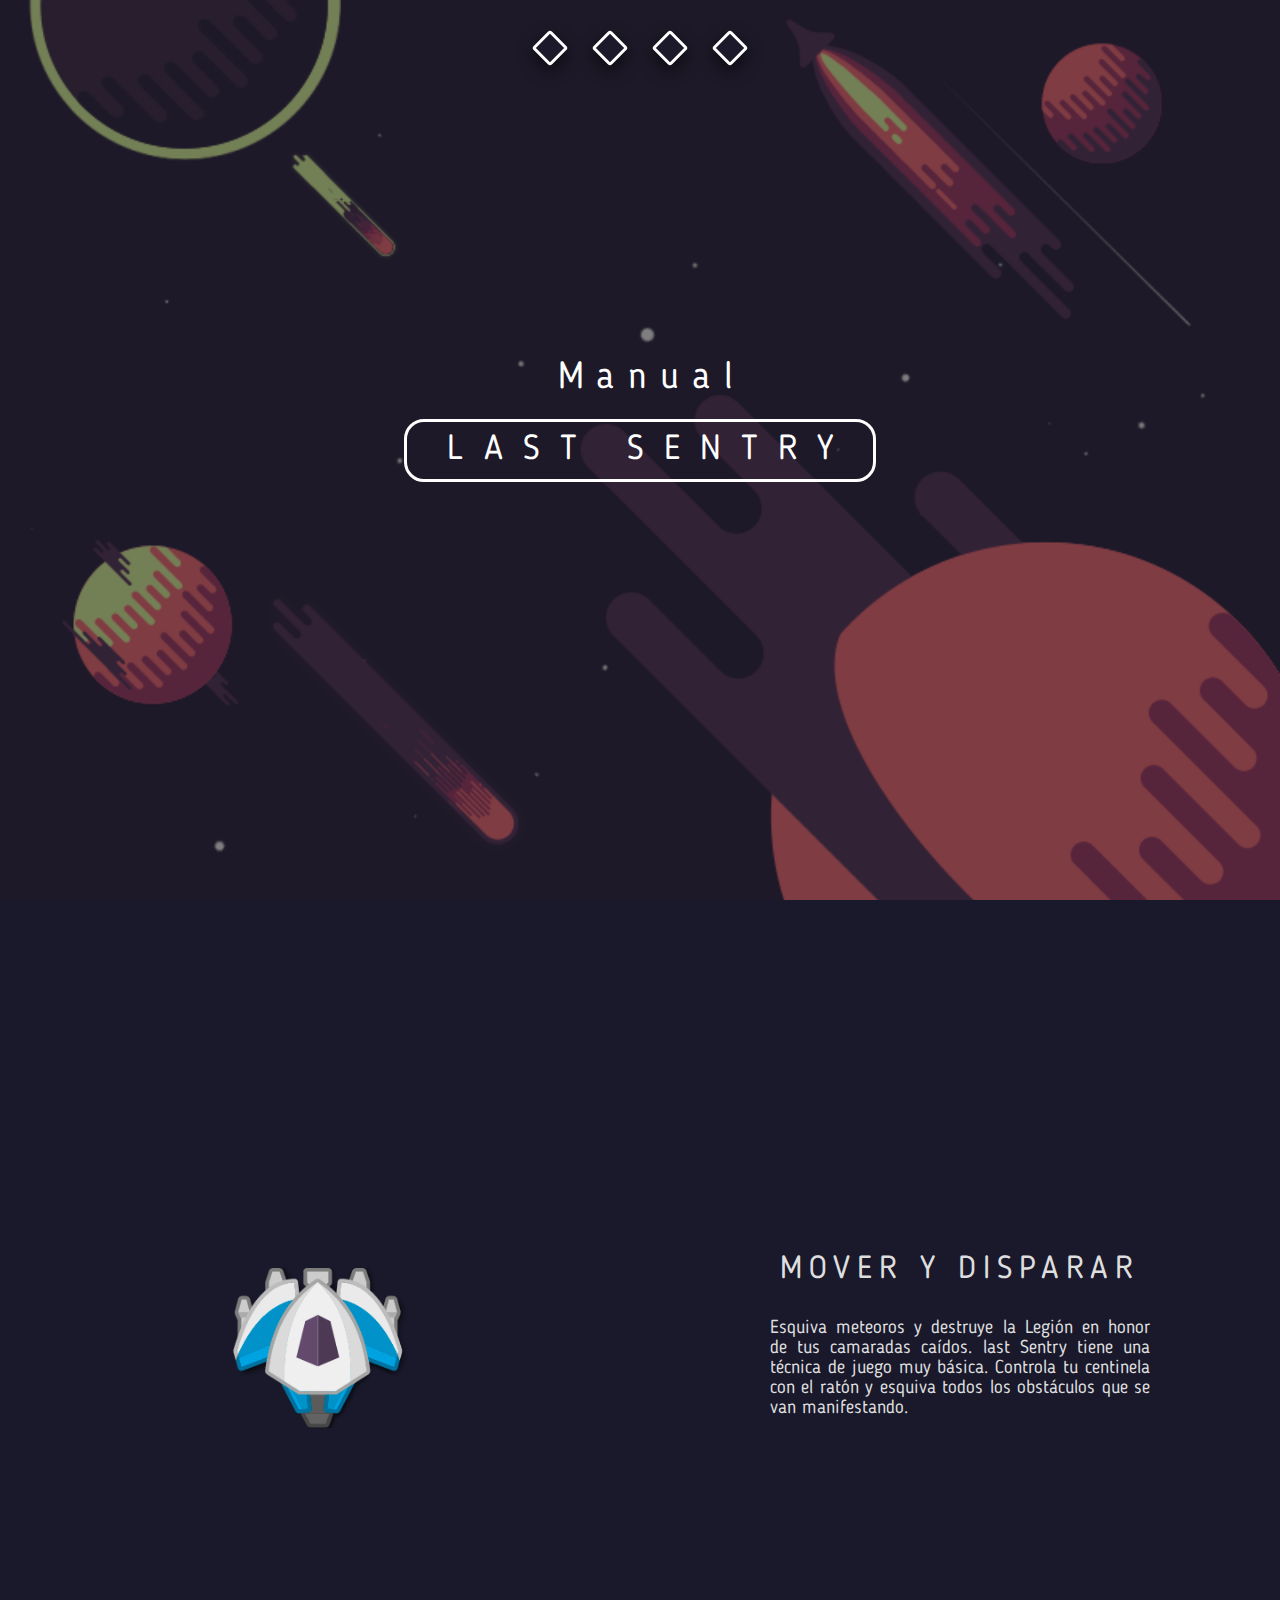
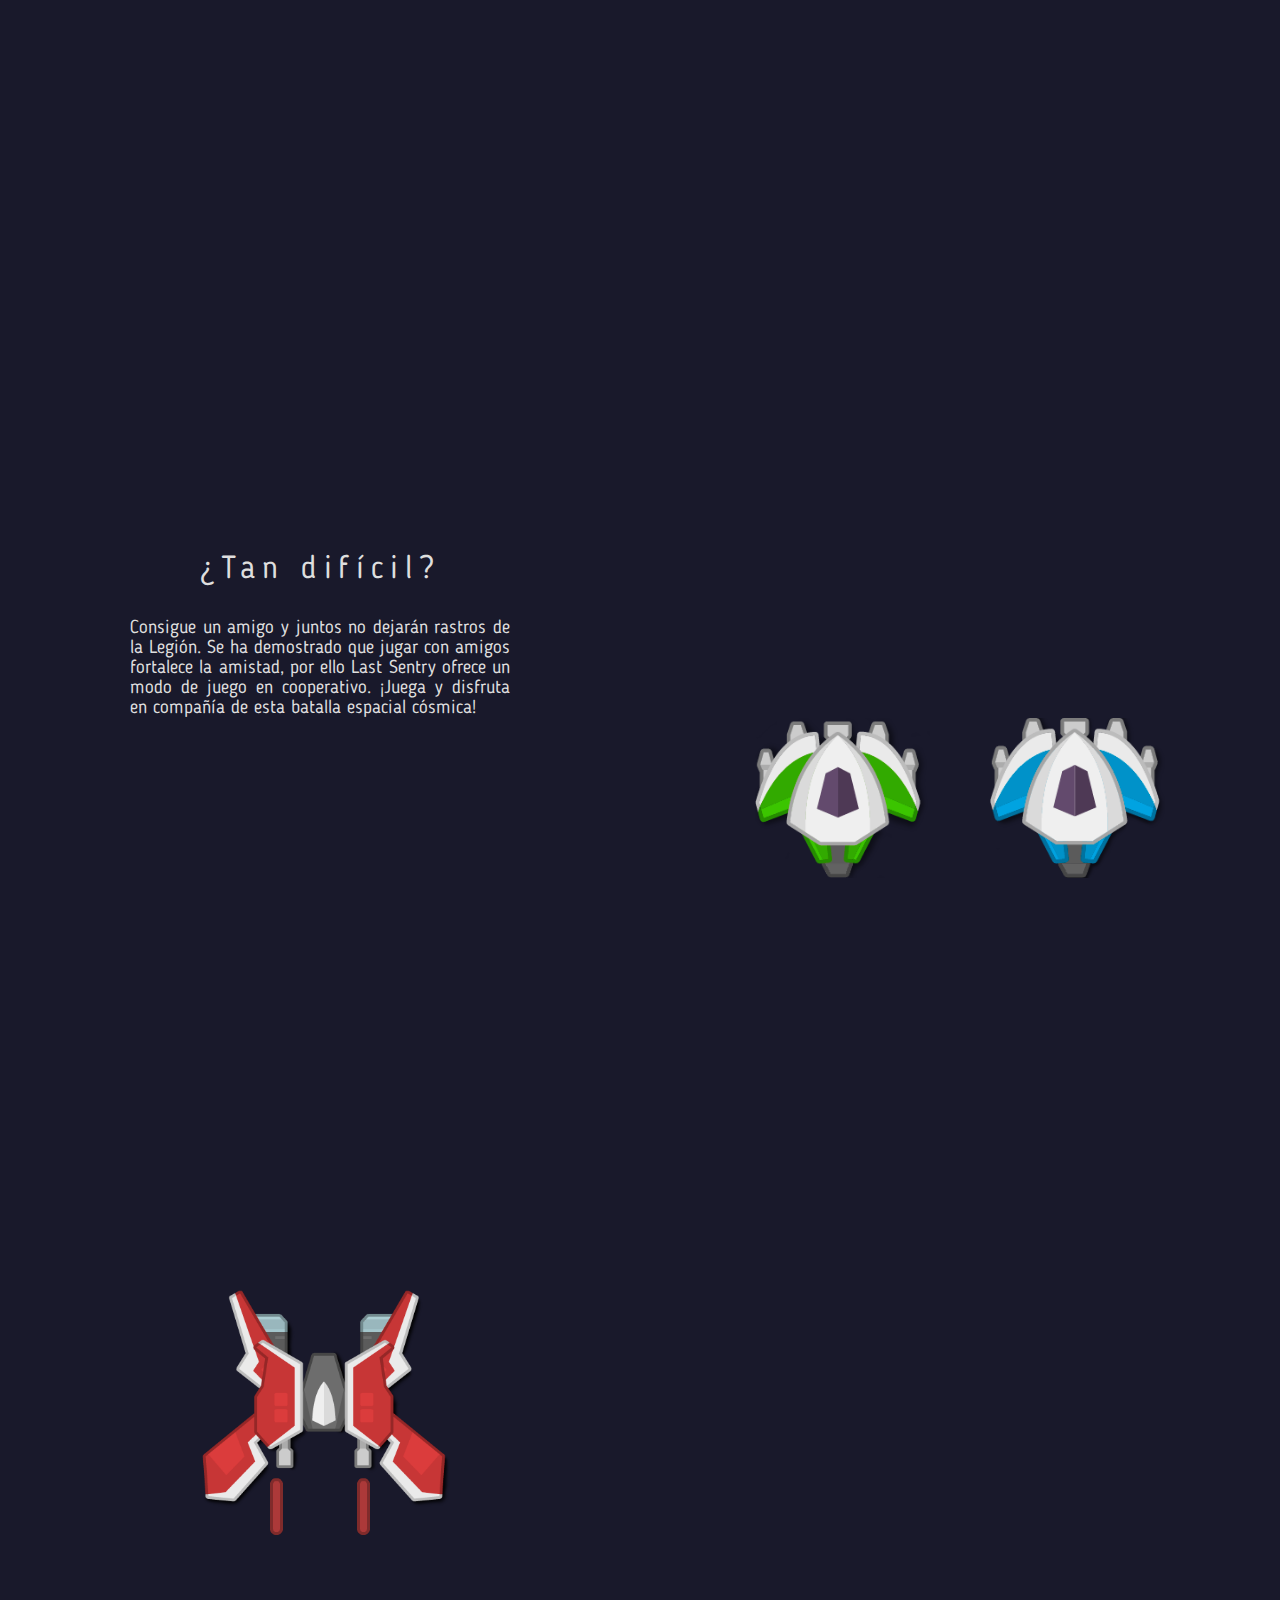
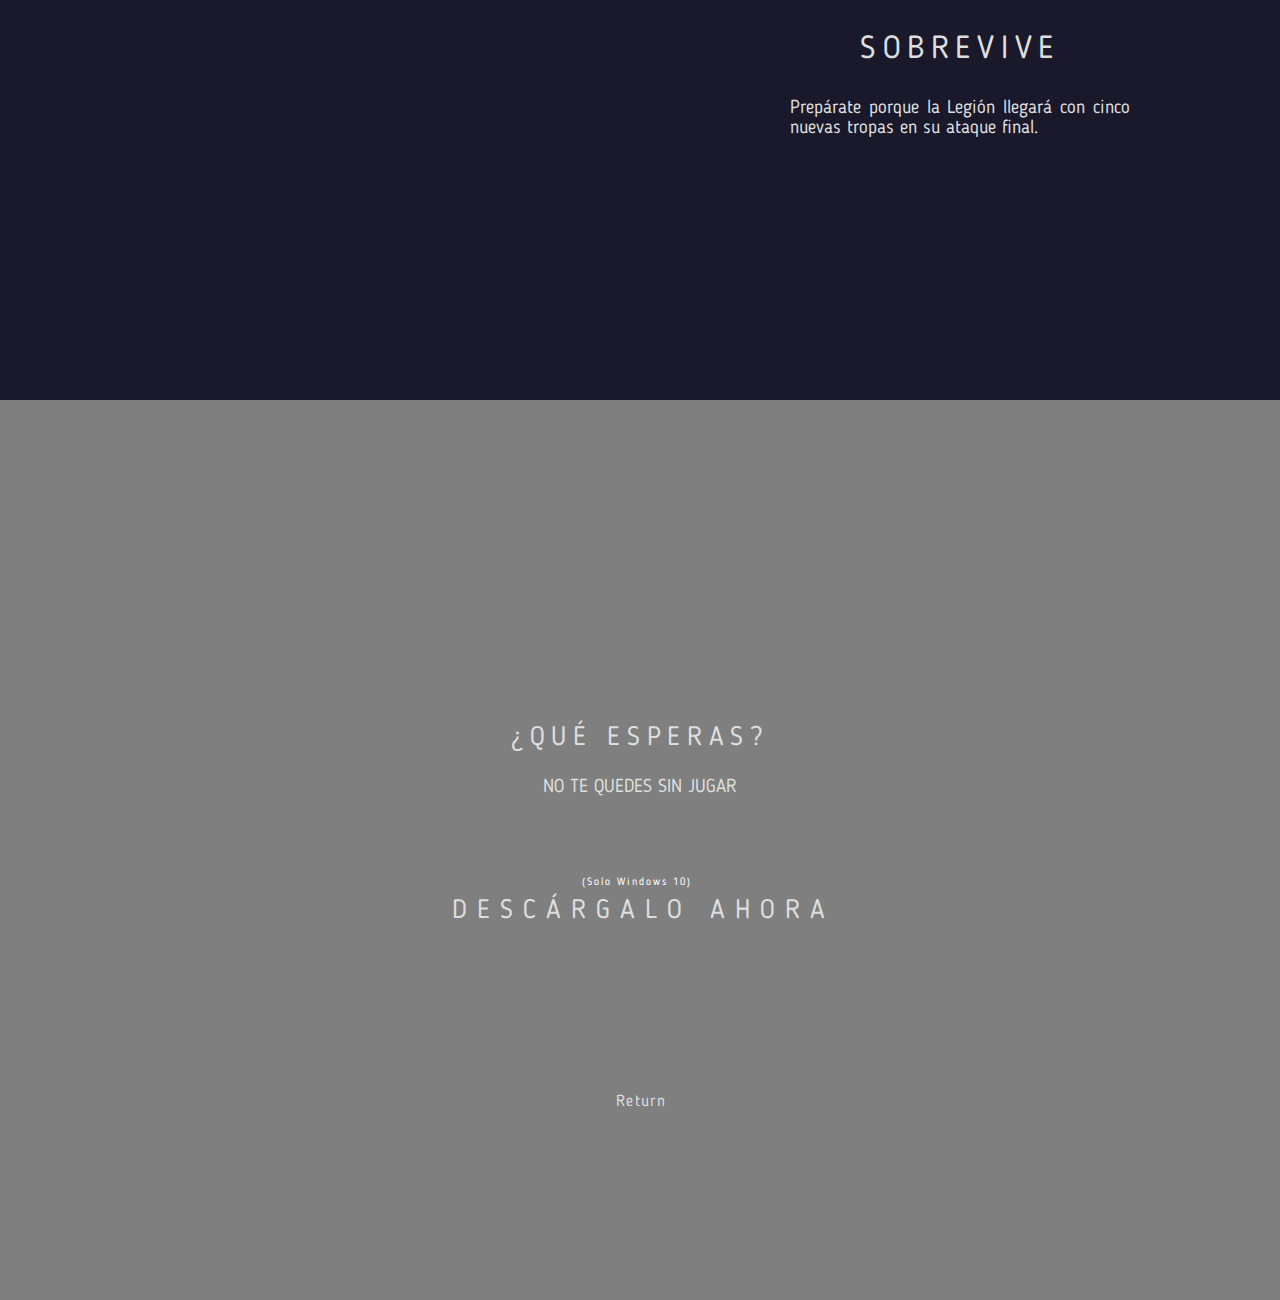
==== commit 4e6db608: "Ultimo" ====
--- a/manual.html
+++ b/manual.html
@@ -5,15 +5,15 @@
         <meta charset="UTF-8">
         <meta name="viewport" content="width=device-width, initial-scale=1.0">
         <meta http-equiv="X-UA-Compatible" content="ie=edge">
+        <link rel="shortcut icon" href="img/icon.png">
         <!-- Estilos -->
         <link rel="stylesheet" href="css/main.css">
         <link rel="stylesheet" href="css/manu.css">
         <!-- Título del sitio -->
-        <title>Last Sentry - Game Manual</title>
+        <title>Last Sentry - Manual de Juego</title>
     </head>
     <body>
         <header>
-            <a id="linkSec1" href="#divSec1"></a>
             <a id="linkSec2" href="#divSec2"></a>
             <a id="linkSec3" href="#divSec3"></a>
             <a id="linkSec4" href="#divSec4"></a>
@@ -39,8 +39,8 @@
                     </div>
                     <div class="bacCont">
                         <div>
-                            <h2>MOVE AND SHOOT</h2>
-                            <p>Dodge Meteors and destroy the Legion in honor of your fallen comrades.</p>
+                            <h2>MOVER Y DISPARAR</h2>
+                            <p>Esquiva meteoros y destruye la Legión en honor de tus camaradas caídos. last Sentry tiene una técnica de juego muy básica. Controla tu centinela con el ratón y esquiva todos los obstáculos que se van manifestando.</p>
                         </div>
                     </div>
                 </div>
@@ -50,8 +50,8 @@
                 <div class="static">
                     <div class="froCont">
                         <div>
-                            <h2>SO HARD?</h2>
-                            <p>Get a friend and together they won't leave a trace of the Legion.</p>
+                            <h2>¿Tan difícil?</h2>
+                            <p>Consigue un amigo y juntos no dejarán rastros de la Legión. Se ha demostrado que jugar con amigos fortalece la amistad, por ello Last Sentry ofrece un modo de juego en cooperativo. ¡Juega y disfruta en compañía de esta batalla espacial cósmica!</p>
                         </div>
                     </div>
                     <div class="bacCont">
@@ -74,8 +74,8 @@
                     </div>
                     <div class="bacCont">
                         <div id="dinamicCont2">
-                            <h2>SURVIVE</h2>
-                            <p>Prepare yourself because the Legion will arrive with five new troops in their final attack.</p>
+                            <h2>SOBREVIVE</h2>
+                            <p>Prepárate porque la Legión llegará con cinco nuevas tropas en su ataque final.</p>
                         </div>
                     </div>
                 </div>
@@ -84,10 +84,10 @@
             <div id="divSec5" class="parallax">
                 <div class="postSec">
                     <div>
-                        <h2>YOU HAVEN'T PLAYED?</h2>
-                        <p>DO NOT STAY WITHOUT PLAYING</p>
+                        <h2>¿QUÉ ESPERAS?</h2>
+                        <p>NO TE QUEDES SIN JUGAR</p>
                         <div class="link">
-                            <a href="#">DOWNLOAD NOW</a>
+                            <a href="https://github.com/Breithan/LastSentry" target="_blank">DESCÁRGALO AHORA</a>
                         </div>
                         <div class="return">
                             <a href="index.html">Return</a>
--- a/css/main.css
+++ b/css/main.css
@@ -79,6 +79,41 @@
     max-width: 2160px;
     min-width: 800px;
     height: auto; width: 100%;
+}
+
+header {
+    position: fixed;
+    top: 20px;
+    animation-name: slidein5;
+    animation-duration: 1.25s;
+    z-index: 2;
+}
+
+header a {
+    display: inline-block;
+    width: 20px;
+    height: 20px;
+    background-color: transparent;
+    border: 3px solid white;
+    border-radius: 3px;
+    margin: 15px;
+    transform: rotateZ(45deg);
+    -webkit-box-shadow: 4px 4px 15px 1px rgba(0,0,0,0.5);
+    -moz-box-shadow: 4px 4px 15px 1px rgba(0,0,0,0.5);
+    box-shadow: 4px 4px 15px 1px rgba(0,0,0,0.5);
+    background-color: rgba(25, 25, 43,0.5);
+}
+
+header a:hover {
+    border-radius: 15px;
+    -webkit-transition: All 0.75s ease;
+    -moz-transition: All 0.75s ease;
+    -o-transition: All 0.75s ease;
+    transition: All 0.75s ease;
+    -webkit-transform: scale(1.2) rotateZ(45deg);
+    -moz-transform: scale(1.2) rotateZ(45deg);
+    -o-transform: scale(1.2) rotateZ(45deg);
+    transform: scale(1.2) rotateZ(45deg);
 }
 
 h1 {
--- a/css/manu.css
+++ b/css/manu.css
@@ -24,38 +24,6 @@
     top: -45pt;
     left: 154px;
 }
-
-header {
-    position: fixed;
-    top: 20px;
-    animation-name: slidein5;
-    animation-duration: 1.25s;
-    z-index: 2;
-}
-
-header a {
-    display: inline-block;
-    width: 20px;
-    height: 20px;
-    background-color: transparent;
-    border: 3px solid white;
-    border-radius: 3px;
-    margin: 15px;
-    transform: rotateZ(45deg);
-}
-
-header a:hover {
-    border-radius: 15px;
-    -webkit-transition: All 0.75s ease;
-    -moz-transition: All 0.75s ease;
-    -o-transition: All 0.75s ease;
-    transition: All 0.75s ease;
-    -webkit-transform: scale(1.2) rotateZ(45deg);
-    -moz-transform: scale(1.2) rotateZ(45deg);
-    -o-transform: scale(1.2) rotateZ(45deg);
-    transform: scale(1.2) rotateZ(45deg);
-}
-
 
 /* Estilos para parallax */
 #divSec1, #divSec5 {
@@ -132,6 +100,10 @@
     animation-iteration-count: infinite;
 }
 
+#divSec2 p, #divSec3 p , #divSec4 p {
+    text-align: justify;
+}
+
 #divSec2 #imgSec2 {
     position: relative;
 }
@@ -313,11 +285,11 @@
 }
 
 #divSec5 .link a::after {
-    content: "(Only Windows 10)";
+    content: "(Solo Windows 10)";
     font-size: 8pt;
     letter-spacing: 2px;
     top: -20px;
-    left: 95px;
+    left: 140px;
 }
 
 .return {
